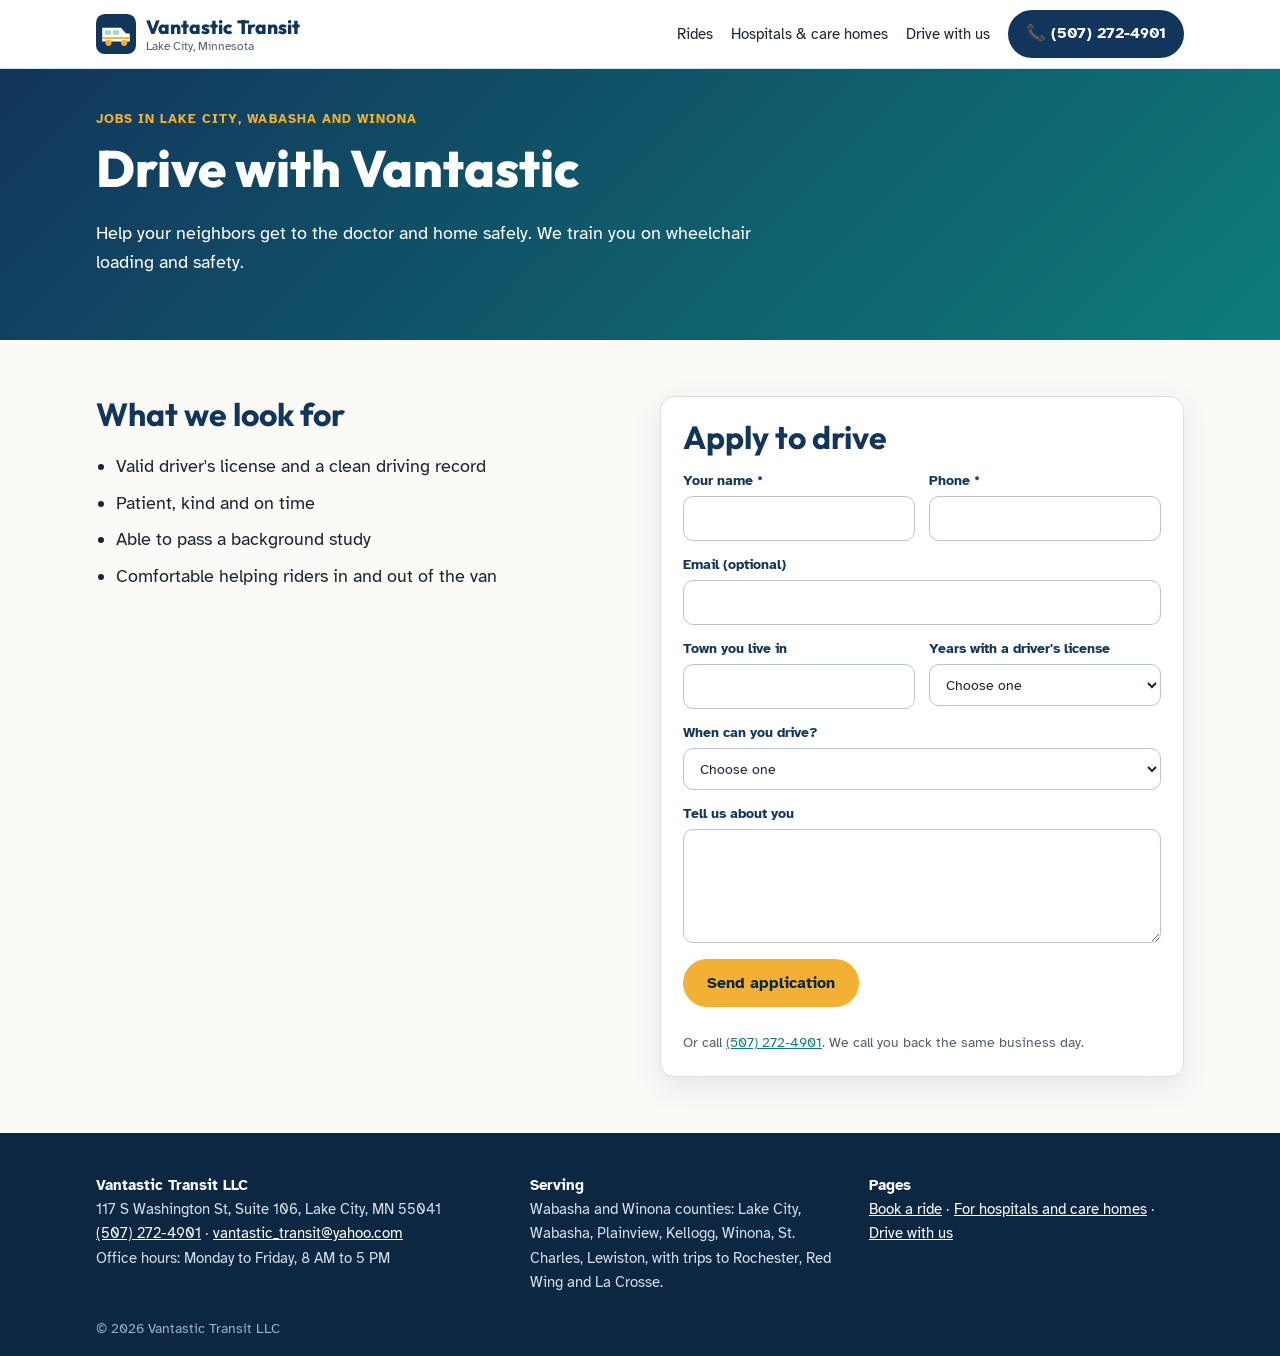
==== drive/index.html @ 88c358b4 "Add Vantastic Transit website (static pages + Worker for Lead Landing forms) Pages: home with ride r" ====
<!DOCTYPE html>
<html lang="en">
<head>
<meta charset="UTF-8">
<meta name="viewport" content="width=device-width, initial-scale=1">
<title>Drive With Us | Vantastic Transit, Lake City MN</title>
<meta name="description" content="Drive a wheelchair-accessible van for Vantastic Transit in Lake City, Wabasha and Winona. Help neighbors get to their appointments.">
<link rel="canonical" href="https://vantastictransit.net/drive/">
<meta property="og:type" content="website">
<meta property="og:site_name" content="Vantastic Transit">
<meta property="og:title" content="Drive With Us | Vantastic Transit, Lake City MN">
<meta property="og:description" content="Drive a wheelchair-accessible van for Vantastic Transit in Lake City, Wabasha and Winona. Help neighbors get to their appointments.">
<meta property="og:url" content="https://vantastictransit.net/drive/">
<meta name="theme-color" content="#12355b">
<link rel="icon" href="/favicon.svg" type="image/svg+xml">
<link rel="preconnect" href="https://fonts.googleapis.com">
<link rel="preconnect" href="https://fonts.gstatic.com" crossorigin>
<link rel="stylesheet" href="https://fonts.googleapis.com/css2?family=Atkinson+Hyperlegible:wght@400;700&family=Outfit:wght@600;800&display=swap">
<link rel="stylesheet" href="/styles.css?v=1">
</head>
<body>
<a class="skip-link" href="#main">Skip to content</a>
<header class="site-header"><div class="wrap header-inner">
  <a class="brand" href="/"><img src="/favicon.svg" alt="" width="40" height="40"><span>Vantastic Transit<small>Lake City, Minnesota</small></span></a>
  <nav aria-label="Main"><a class="hide-sm" href="/#services">Rides</a><a class="hide-sm" href="/facilities/">Hospitals &amp; care homes</a><a class="hide-sm" href="/drive/">Drive with us</a>
  <a class="btn btn-call" href="tel:+15072724901"><span aria-hidden="true">📞</span> (507) 272-4901</a></nav>
</div></header>
<main id="main">

<section class="hero hero-sm"><div class="wrap"><p class="kicker">Jobs in Lake City, Wabasha and Winona</p>
<h1>Drive with Vantastic</h1>
<p class="lead">Help your neighbors get to the doctor and home safely. We train you on wheelchair loading and safety.</p></div></section>
<section class="wrap section two-col">
<div><h2>What we look for</h2><ul class="checks"><li>Valid driver's license and a clean driving record</li><li>Patient, kind and on time</li><li>Able to pass a background study</li><li>Comfortable helping riders in and out of the van</li></ul></div>
<div><form class="lead-form card" id="apply" action="/api/request" method="post">
<h2>Apply to drive</h2>
<input type="hidden" name="kind" value="driver">
<div class="grid2">
<label><span>Your name <span aria-hidden="true">*</span></span><input type="text" name="name" autocomplete="name" required></label>
<label><span>Phone <span aria-hidden="true">*</span></span><input type="tel" name="phone" autocomplete="tel" required></label>
<label class="full"><span>Email (optional)</span><input type="email" name="email" autocomplete="email"></label>
<label><span>Town you live in</span><input type="text" name="town" autocomplete="address-level2"></label><label><span>Years with a driver's license</span><select name="license_years"><option value="">Choose one</option><option>Less than 3</option><option>3-5</option><option>More than 5</option></select></label><label class="full"><span>When can you drive?</span><select name="availability"><option value="">Choose one</option><option>Full time</option><option>Part time weekdays</option><option>Early mornings</option><option>Saturdays</option><option>On call</option></select></label><label class="full"><span>Tell us about you</span><textarea name="message" rows="4"></textarea></label>
</div><label class="hp" aria-hidden="true">Leave this empty<input name="website" tabindex="-1" autocomplete="off"></label>
<button class="btn btn-primary" type="submit">Send application</button>
<p class="form-status" role="status" aria-live="polite"></p>
<p class="small">Or call <a href="tel:+15072724901">(507) 272-4901</a>. We call you back the same business day.</p>
</form></div></section>
</main>
<footer class="site-footer"><div class="wrap foot-grid">
  <div><strong>Vantastic Transit LLC</strong><br>117 S Washington St, Suite 106, Lake City, MN 55041<br><a href="tel:+15072724901">(507) 272-4901</a> · <a href="mailto:vantastic_transit@yahoo.com">vantastic_transit@yahoo.com</a><br>Office hours: Monday to Friday, 8 AM to 5 PM</div>
  <div><strong>Serving</strong><br>Wabasha and Winona counties: Lake City, Wabasha, Plainview, Kellogg, Winona, St. Charles, Lewiston, with trips to Rochester, Red Wing and La Crosse.</div>
  <div><strong>Pages</strong><br><a href="/#request">Book a ride</a> · <a href="/facilities/">For hospitals and care homes</a> · <a href="/drive/">Drive with us</a></div>
</div><p class="wrap small">© 2026 Vantastic Transit LLC</p></footer>
<script src="/form.js" defer></script>
</body>
</html>
---- styles.css ----
:root {
  --navy: #12355b;
  --navy-2: #0c2742;
  --teal: #0e7c7b;
  --mint: #e3f3f2;
  --sun: #f2b134;
  --ink: #1b2430;
  --muted: #55606e;
  --line: #d9e0e8;
  --bg: #fbfaf7;
  --radius: 14px;
}
* { box-sizing: border-box; }
html { scroll-behavior: smooth; }
body { margin: 0; font: 18px/1.6 "Atkinson Hyperlegible", system-ui, sans-serif; color: var(--ink); background: var(--bg); }
h1, h2, h3 { font-family: Outfit, system-ui, sans-serif; line-height: 1.15; color: var(--navy); }
h1 { font-size: clamp(2rem, 5vw, 3.2rem); font-weight: 800; margin: .2em 0 .4em; }
h2 { font-size: clamp(1.5rem, 3vw, 2rem); margin: 0 0 .6em; }
h3 { font-size: 1.2rem; margin: 0 0 .3em; }
a { color: var(--teal); }
img, svg { max-width: 100%; height: auto; }
.wrap { max-width: 1120px; margin: 0 auto; padding: 0 16px; }
.small { font-size: .85rem; color: var(--muted); }
.skip-link { position: absolute; left: -999px; top: 8px; background: #fff; padding: 8px 12px; z-index: 10; }
.skip-link:focus { left: 8px; }
:focus-visible { outline: 3px solid var(--sun); outline-offset: 2px; }

.site-header { background: #fff; border-bottom: 1px solid var(--line); position: sticky; top: 0; z-index: 5; }
.header-inner { display: flex; align-items: center; justify-content: space-between; gap: 12px; padding-top: 10px; padding-bottom: 10px; }
.brand { display: flex; align-items: center; gap: 10px; text-decoration: none; color: var(--navy); font: 800 1.2rem Outfit, sans-serif; }
.brand small { display: block; font: 400 .75rem "Atkinson Hyperlegible", sans-serif; color: var(--muted); }
nav { display: flex; align-items: center; gap: 18px; }
nav a:not(.btn) { color: var(--ink); text-decoration: none; font-size: .95rem; }
nav a:not(.btn):hover { color: var(--teal); }

.btn { display: inline-block; padding: 12px 22px; border-radius: 999px; font-weight: 700; text-decoration: none; border: 2px solid transparent; cursor: pointer; font-size: 1rem; font-family: inherit; }
.btn-primary { background: var(--sun); color: var(--navy-2); }
.btn-primary:hover { background: #e9a21a; }
.btn-ghost { border-color: #fff; color: #fff; }
.btn-dark { background: var(--navy); color: #fff; }
.btn-call { background: var(--navy); color: #fff; padding: 9px 16px; white-space: nowrap; }
.btn:disabled { opacity: .6; }

.hero { background: linear-gradient(135deg, var(--navy) 0%, var(--teal) 100%); color: #fff; padding: 56px 0 64px; }
.hero h1, .hero h2 { color: #fff; }
.hero .lead { font-size: 1.15rem; max-width: 36em; }
.hero a:not(.btn) { color: #fff; }
.hero-sm { padding: 40px 0 44px; }
.kicker { text-transform: uppercase; letter-spacing: .08em; font-size: .8rem; font-weight: 700; color: var(--sun); margin: 0; }
.hero-grid { display: grid; grid-template-columns: 1.2fr 1fr; gap: 32px; align-items: center; }
.hero-art { background: rgba(255,255,255,.1); border-radius: 24px; padding: 24px; }
.cta { display: flex; flex-wrap: wrap; gap: 12px; margin-top: 24px; }

.section { padding: 56px 16px; }
.cards { display: grid; grid-template-columns: repeat(3, 1fr); gap: 18px; }
.card { background: #fff; border: 1px solid var(--line); border-radius: var(--radius); padding: 22px; }
.card h3 { color: var(--teal); }
.card p { margin: 0; color: var(--muted); }

.band { background: var(--mint); padding: 40px 0; }
.band-accent { background: var(--sun); }
.band-accent h2 { margin-bottom: .2em; }
.band-accent p { margin: 0; }
.steps { display: grid; grid-template-columns: repeat(3, 1fr); gap: 24px; }
.steps span { display: inline-grid; place-items: center; width: 40px; height: 40px; border-radius: 50%; background: var(--navy); color: #fff; font-weight: 700; }
.steps h3 { margin-top: 10px; }
.steps p { margin: 0; color: var(--muted); }
.split { display: flex; justify-content: space-between; align-items: center; gap: 24px; flex-wrap: wrap; }

.two-col { display: grid; grid-template-columns: 1fr 1fr; gap: 40px; align-items: start; }
.towns { columns: 2; padding-left: 20px; }
.checks { padding-left: 20px; }
.checks li { margin-bottom: 8px; }
.faq details { border-bottom: 1px solid var(--line); padding: 10px 0; }
.faq summary { cursor: pointer; font-weight: 700; color: var(--navy); }
.faq p { margin: 8px 0 0; color: var(--muted); }

.lead-form { box-shadow: 0 10px 30px rgba(18,53,91,.1); }
.lead-form h2 { margin-bottom: .4em; }
.grid2 { display: grid; grid-template-columns: 1fr 1fr; gap: 12px 14px; margin-bottom: 16px; }
.grid2 .full { grid-column: 1 / -1; }
label { display: flex; flex-direction: column; gap: 4px; font-size: .9rem; font-weight: 700; color: var(--navy); }
input, select, textarea { font: inherit; font-weight: 400; padding: 10px 12px; border: 1px solid #b9c4d0; border-radius: 10px; background: #fff; color: var(--ink); width: 100%; }
.hp { position: absolute; left: -9999px; }
.form-status { min-height: 1.4em; margin: 10px 0 0; font-weight: 700; }
.form-status.error { color: #b3261e; }

.site-footer { background: var(--navy-2); color: #d5deea; padding: 40px 0 16px; font-size: .95rem; }
.site-footer a { color: #fff; }
.site-footer strong { color: #fff; }
.site-footer .small { color: #9fb0c4; margin-top: 24px; }
.foot-grid { display: grid; grid-template-columns: 1.3fr 1fr 1fr; gap: 24px; }

@media (max-width: 860px) {
  .hero-grid, .two-col, .foot-grid { grid-template-columns: 1fr; }
  .cards { grid-template-columns: 1fr 1fr; }
  .hide-sm { display: none; }
}
@media (max-width: 560px) {
  body { font-size: 17px; }
  .cards, .steps, .grid2 { grid-template-columns: 1fr; }
  .brand small { display: none; }
  .hero { padding: 36px 0 44px; }
}
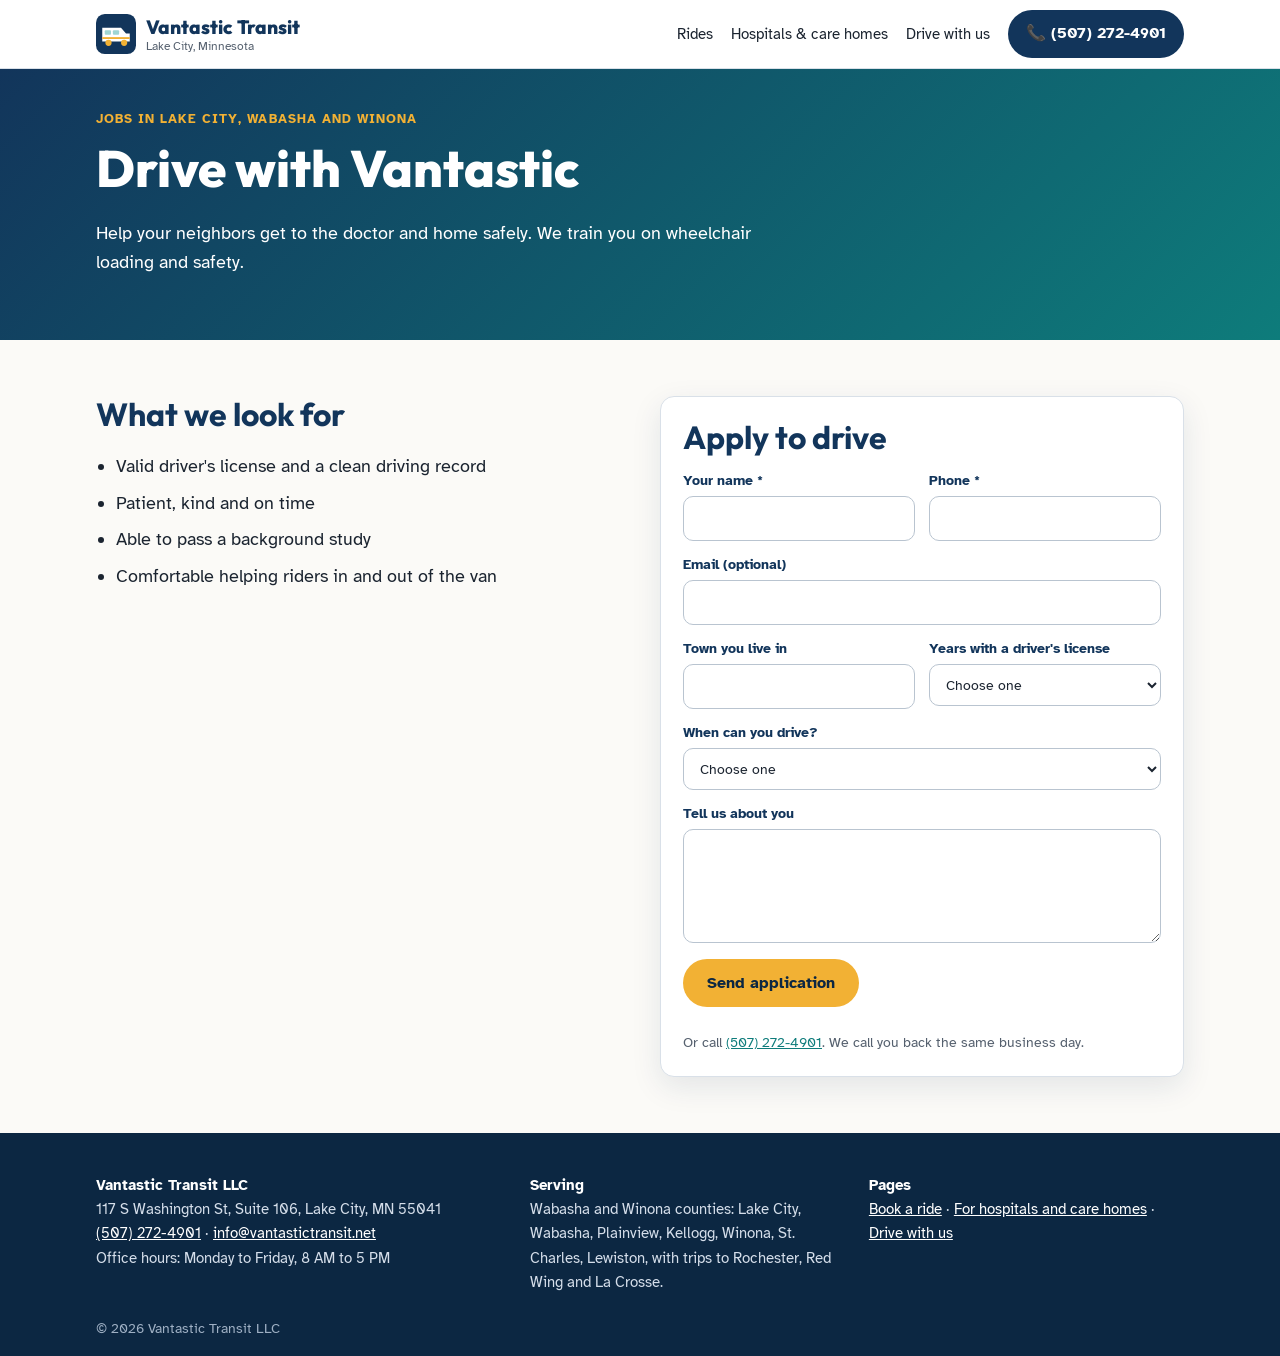
==== commit b2d725bd: "Show info@vantastictransit.net as the public email Co-Authored-By: Claude Opus 5.5 (1M context) <nor" ====
--- a/drive/index.html
+++ b/drive/index.html
@@ -47,7 +47,7 @@
 </form></div></section>
 </main>
 <footer class="site-footer"><div class="wrap foot-grid">
-  <div><strong>Vantastic Transit LLC</strong><br>117 S Washington St, Suite 106, Lake City, MN 55041<br><a href="tel:+15072724901">(507) 272-4901</a> · <a href="mailto:vantastic_transit@yahoo.com">vantastic_transit@yahoo.com</a><br>Office hours: Monday to Friday, 8 AM to 5 PM</div>
+  <div><strong>Vantastic Transit LLC</strong><br>117 S Washington St, Suite 106, Lake City, MN 55041<br><a href="tel:+15072724901">(507) 272-4901</a> · <a href="mailto:info@vantastictransit.net">info@vantastictransit.net</a><br>Office hours: Monday to Friday, 8 AM to 5 PM</div>
   <div><strong>Serving</strong><br>Wabasha and Winona counties: Lake City, Wabasha, Plainview, Kellogg, Winona, St. Charles, Lewiston, with trips to Rochester, Red Wing and La Crosse.</div>
   <div><strong>Pages</strong><br><a href="/#request">Book a ride</a> · <a href="/facilities/">For hospitals and care homes</a> · <a href="/drive/">Drive with us</a></div>
 </div><p class="wrap small">© 2026 Vantastic Transit LLC</p></footer>
